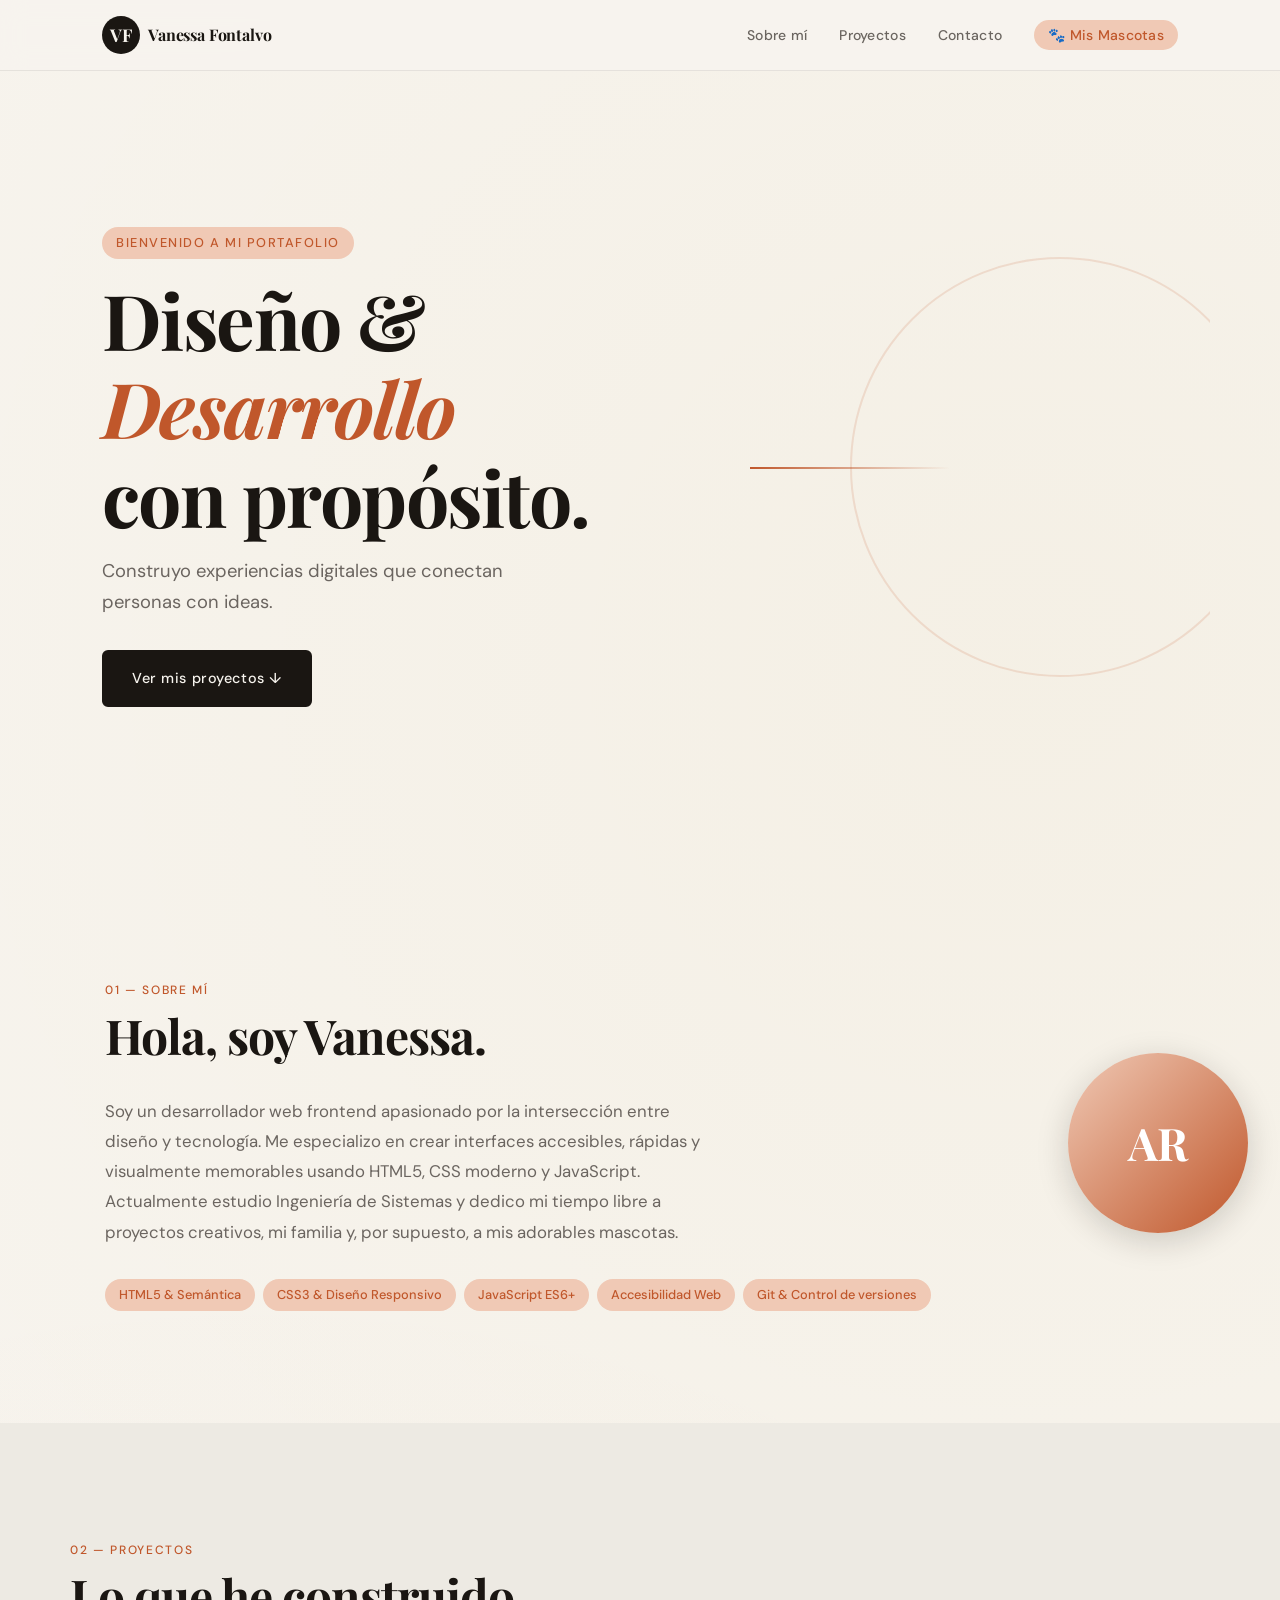
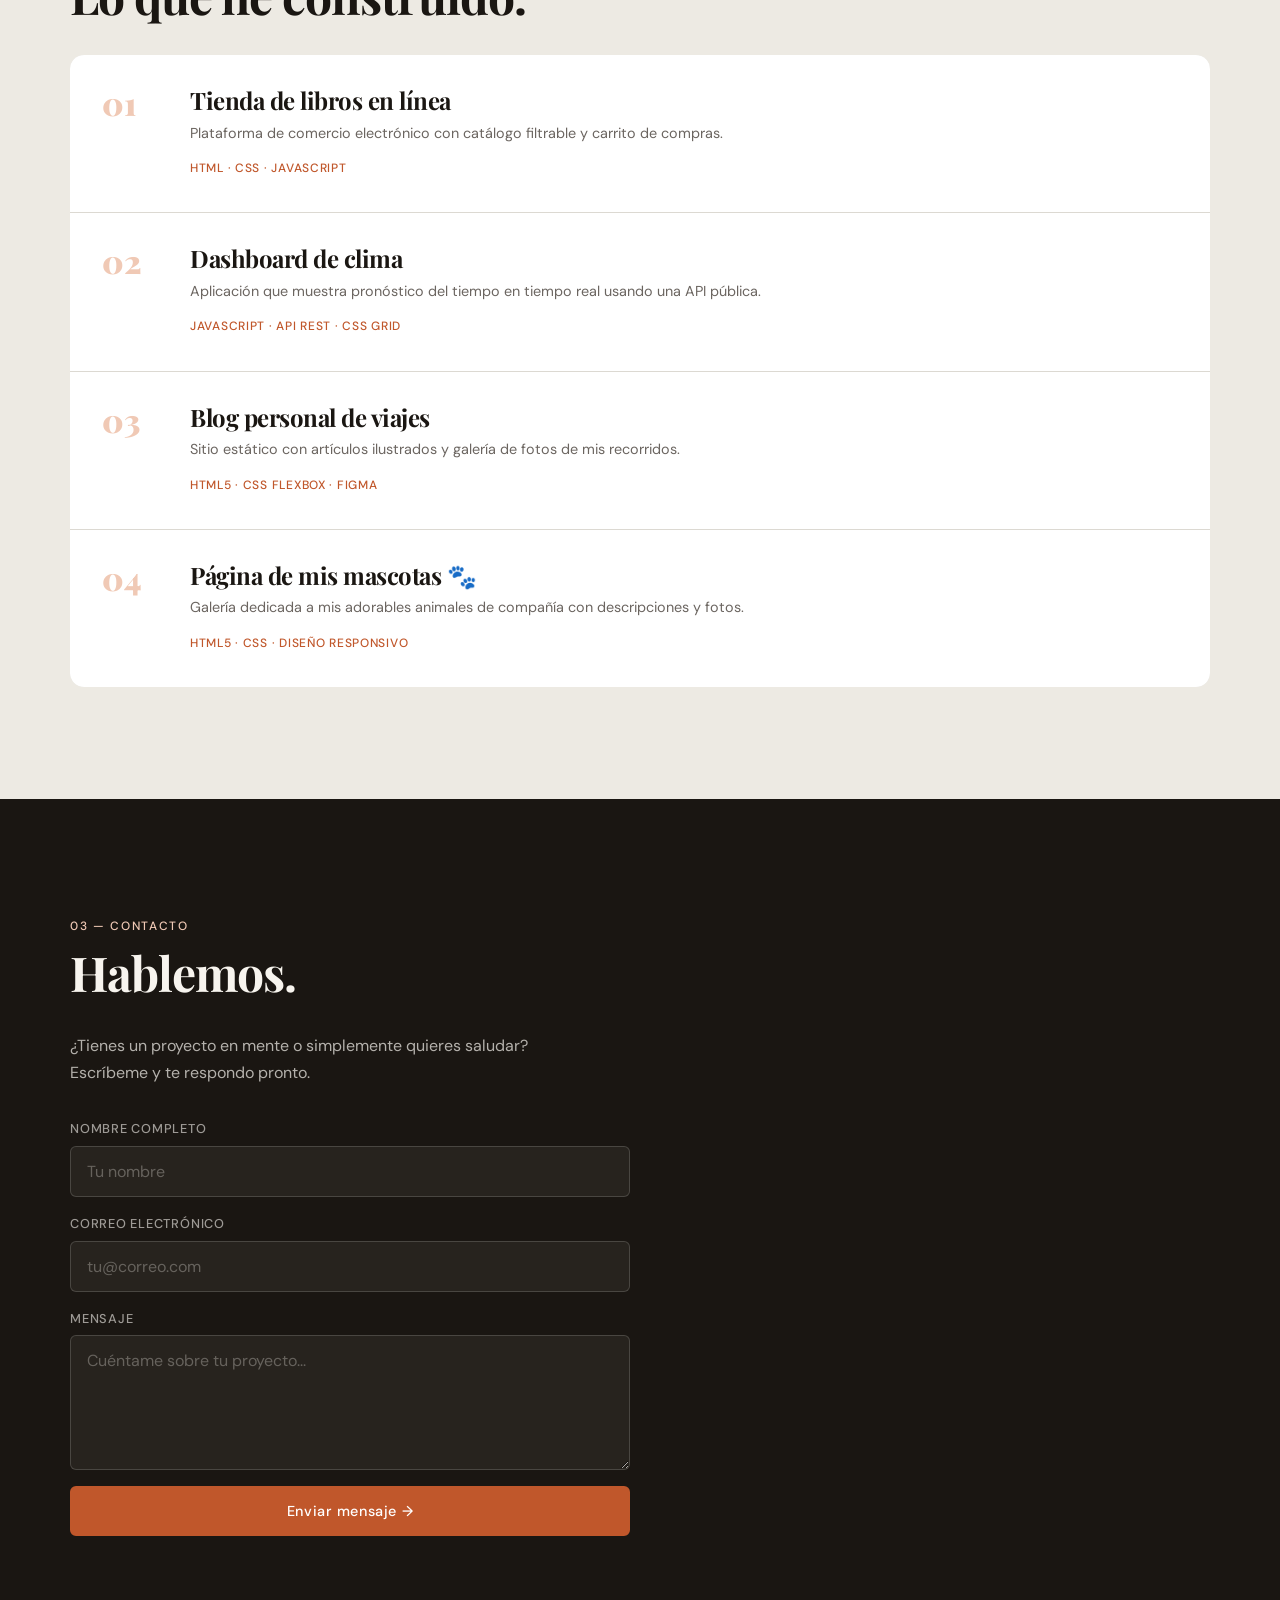
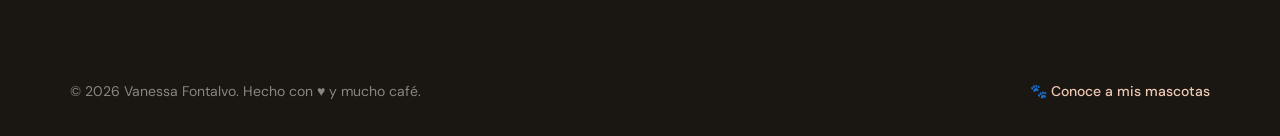
==== index.html @ 9bc48459 "first commit" ====
<!DOCTYPE html>
<html lang="es">

<head>
  <meta charset="UTF-8" />
  <meta name="viewport" content="width=device-width, initial-scale=1.0" />
  <meta name="description" content="Portafolio personal de Vanessa Fontalvo — Desarrollador Web Frontend" />
  <meta name="author" content="Vanessa Fontalvo" />
  <title>Vanessa Fontalvo — Portafolio</title>
  <!-- Vinculación de estilos externos -->
  <link rel="stylesheet" href="styles.css" />
  <!-- Fuentes de Google Fonts -->
  <link
    href="https://fonts.googleapis.com/css2?family=Playfair+Display:wght@400;700;900&family=DM+Sans:wght@300;400;500&display=swap"
    rel="stylesheet" />
</head>

<body>

  <!-- ===================== ENCABEZADO Y NAVEGACIÓN ===================== -->
  <header class="site-header">
    <div class="header-inner">
      <!-- Logo / Nombre -->
      <div class="logo">
        <span class="logo-initial">VF</span>
        <span class="logo-name">Vanessa Fontalvo</span>
      </div>

      <!-- Menú de navegación principal -->
      <nav class="main-nav" aria-label="Navegación principal">
        <ul>
          <li><a href="#sobre-mi">Sobre mí</a></li>
          <li><a href="#proyectos">Proyectos</a></li>
          <li><a href="#contacto">Contacto</a></li>
          <!-- Enlace a la página secundaria de mascotas -->
          <li><a href="mascotas.html" class="nav-highlight">🐾 Mis Mascotas</a></li>
        </ul>
      </nav>
    </div>
  </header>

  <!-- ===================== HERO / PRESENTACIÓN ===================== -->
  <section class="hero">
    <div class="hero-content">
      <p class="hero-label">Bienvenido a mi portafolio</p>
      <h1 class="hero-title">
        Diseño &amp;<br />
        <em>Desarrollo</em><br />
        con propósito.
      </h1>
      <p class="hero-sub">Construyo experiencias digitales que conectan personas con ideas.</p>
      <a href="#proyectos" class="btn-primary">Ver mis proyectos ↓</a>
    </div>
    <!-- Elemento decorativo geométrico -->
    <div class="hero-deco" aria-hidden="true">
      <div class="deco-circle"></div>
      <div class="deco-line"></div>
    </div>
  </section>

  <main>

    <!-- ===================== SECCIÓN: SOBRE MÍ ===================== -->
    <section id="sobre-mi" class="section section-about">
      <div class="section-inner">
        <!-- Etiqueta de sección -->
        <span class="section-tag">01 — Sobre mí</span>
        <h2 class="section-title">Hola, soy Vanessa.</h2>
        <!-- Descripción personal -->
        <p class="about-text">
          Soy un desarrollador web frontend apasionado por la intersección entre diseño y tecnología.
          Me especializo en crear interfaces accesibles, rápidas y visualmente memorables usando
          HTML5, CSS moderno y JavaScript. Actualmente estudio Ingeniería de Sistemas y dedico
          mi tiempo libre a proyectos creativos, mi familia y, por supuesto, a mis adorables mascotas.
        </p>
        <!-- Habilidades destacadas -->
        <ul class="skills-list" aria-label="Habilidades técnicas">
          <li>HTML5 &amp; Semántica</li>
          <li>CSS3 &amp; Diseño Responsivo</li>
          <li>JavaScript ES6+</li>
          <li>Accesibilidad Web</li>
          <li>Git &amp; Control de versiones</li>
        </ul>
      </div>
      <!-- Imagen decorativa de perfil (placeholder) -->
      <div class="about-image-wrap" aria-hidden="true">
        <div class="about-image-placeholder">
          <span>AR</span>
        </div>
      </div>
    </section>

    <!-- ===================== SECCIÓN: PROYECTOS ===================== -->
    <section id="proyectos" class="section section-projects">
      <div class="section-inner">
        <span class="section-tag">02 — Proyectos</span>
        <h2 class="section-title">Lo que he construido.</h2>

        <!-- Lista de proyectos con enlaces simulados -->
        <ul class="projects-list">

          <li class="project-card">
            <div class="project-number">01</div>
            <div class="project-info">
              <h3><a href="#proyectos" class="project-link">Tienda de libros en línea</a></h3>
              <p>Plataforma de comercio electrónico con catálogo filtrable y carrito de compras.</p>
              <span class="project-tech">HTML · CSS · JavaScript</span>
            </div>
          </li>

          <li class="project-card">
            <div class="project-number">02</div>
            <div class="project-info">
              <h3><a href="#proyectos" class="project-link">Dashboard de clima</a></h3>
              <p>Aplicación que muestra pronóstico del tiempo en tiempo real usando una API pública.</p>
              <span class="project-tech">JavaScript · API REST · CSS Grid</span>
            </div>
          </li>

          <li class="project-card">
            <div class="project-number">03</div>
            <div class="project-info">
              <h3><a href="#proyectos" class="project-link">Blog personal de viajes</a></h3>
              <p>Sitio estático con artículos ilustrados y galería de fotos de mis recorridos.</p>
              <span class="project-tech">HTML5 · CSS Flexbox · Figma</span>
            </div>
          </li>

          <li class="project-card">
            <div class="project-number">04</div>
            <div class="project-info">
              <h3><a href="mascotas.html" class="project-link">Página de mis mascotas 🐾</a></h3>
              <p>Galería dedicada a mis adorables animales de compañía con descripciones y fotos.</p>
              <span class="project-tech">HTML5 · CSS · Diseño Responsivo</span>
            </div>
          </li>

        </ul>
      </div>
    </section>

    <!-- ===================== SECCIÓN: CONTACTO ===================== -->
    <section id="contacto" class="section section-contact">
      <div class="section-inner">
        <span class="section-tag">03 — Contacto</span>
        <h2 class="section-title">Hablemos.</h2>
        <p class="contact-intro">
          ¿Tienes un proyecto en mente o simplemente quieres saludar? Escríbeme y te respondo pronto.
        </p>

        <!-- Formulario básico de contacto -->
        <form class="contact-form" action="#" method="post">

          <!-- Campo: Nombre -->
          <div class="form-group">
            <label for="nombre">Nombre completo</label>
            <input type="text" id="nombre" name="nombre" placeholder="Tu nombre" required aria-required="true" />
          </div>

          <!-- Campo: Correo electrónico -->
          <div class="form-group">
            <label for="email">Correo electrónico</label>
            <input type="email" id="email" name="email" placeholder="tu@correo.com" required aria-required="true" />
          </div>

          <!-- Campo: Mensaje -->
          <div class="form-group">
            <label for="mensaje">Mensaje</label>
            <textarea id="mensaje" name="mensaje" rows="5" placeholder="Cuéntame sobre tu proyecto..." required
              aria-required="true"></textarea>
          </div>

          <!-- Botón de envío -->
          <button type="submit" class="btn-primary btn-submit">Enviar mensaje →</button>

        </form>
      </div>
    </section>

  </main>

  <!-- ===================== PIE DE PÁGINA ===================== -->
  <footer class="site-footer">
    <div class="footer-inner">
      <p class="footer-copy">© 2026 Vanessa Fontalvo. Hecho con ♥ y mucho café.</p>
      <!-- Enlace a mascotas también en el footer -->
      <a href="mascotas.html" class="footer-link">🐾 Conoce a mis mascotas</a>
    </div>
  </footer>

</body>

</html>
---- styles.css ----
/* ============================================================
   styles.css — Portafolio Personal de Alejandro Reyes
   Estética: Editorial moderna con toques orgánicos
   ============================================================ */

/* ---- Variables globales de diseño ---- */
:root {
  /* Paleta de colores */
  --color-bg:          #F7F4EE;   /* Crema cálido — fondo principal */
  --color-bg-alt:      #EDEAE3;   /* Crema más oscuro — secciones alternas */
  --color-surface:     #FFFFFF;   /* Blanco puro — tarjetas */
  --color-ink:         #1A1612;   /* Casi negro — texto principal */
  --color-ink-light:   #6B6560;   /* Gris marrón — texto secundario */
  --color-accent:      #C0572B;   /* Terracota — acento principal */
  --color-accent-soft: #F0C9B5;   /* Terracota pastel — fondos de acento */
  --color-gold:        #B8860B;   /* Dorado oscuro — detalles especiales */
  --color-pets:        #3D6B4F;   /* Verde bosque — tema mascotas */
  --color-pets-light:  #C5DBC9;   /* Verde claro — fondos mascotas */

  /* Tipografía */
  --font-display:  'Playfair Display', Georgia, serif;
  --font-body:     'DM Sans', 'Helvetica Neue', sans-serif;

  /* Espaciado base */
  --space-xs:  0.5rem;
  --space-sm:  1rem;
  --space-md:  2rem;
  --space-lg:  4rem;
  --space-xl:  7rem;

  /* Bordes y sombras */
  --radius-sm: 6px;
  --radius-md: 14px;
  --radius-lg: 24px;
  --shadow-card: 0 4px 24px rgba(26, 22, 18, 0.10);
  --shadow-img:  0 8px 32px rgba(26, 22, 18, 0.18);

  /* Transiciones */
  --transition: 0.28s cubic-bezier(0.4, 0, 0.2, 1);
}

/* ============================================================
   RESET Y BASE
   ============================================================ */
*, *::before, *::after {
  box-sizing: border-box;
  margin: 0;
  padding: 0;
}

html {
  scroll-behavior: smooth;
  font-size: 16px;
}

body {
  font-family: var(--font-body);
  background-color: var(--color-bg);
  color: var(--color-ink);
  line-height: 1.7;
  font-weight: 400;
  /* Textura sutil de fondo */
  background-image:
    radial-gradient(circle at 20% 80%, rgba(192, 87, 43, 0.04) 0%, transparent 50%),
    radial-gradient(circle at 80% 20%, rgba(184, 134, 11, 0.04) 0%, transparent 50%);
}

img {
  max-width: 100%;
  height: auto;
  display: block;
}

ul {
  list-style: none;
}

a {
  color: inherit;
  text-decoration: none;
}

/* ============================================================
   TIPOGRAFÍA
   ============================================================ */
h1, h2, h3 {
  font-family: var(--font-display);
  line-height: 1.15;
  letter-spacing: -0.02em;
}

h1 { font-size: clamp(2.8rem, 6vw, 5rem); }
h2 { font-size: clamp(2rem, 4vw, 3rem); }
h3 { font-size: clamp(1.2rem, 2vw, 1.5rem); }

em {
  font-style: italic;
  color: var(--color-accent);
}

/* ============================================================
   HEADER / NAVEGACIÓN
   ============================================================ */
.site-header {
  position: sticky;
  top: 0;
  z-index: 100;
  background: rgba(247, 244, 238, 0.92);
  backdrop-filter: blur(12px);
  -webkit-backdrop-filter: blur(12px);
  border-bottom: 1px solid rgba(26, 22, 18, 0.08);
  padding: var(--space-sm) 0;
}

.header-inner {
  max-width: 1140px;
  margin: 0 auto;
  padding: 0 var(--space-md);
  display: flex;
  align-items: center;
  justify-content: space-between;
  gap: var(--space-md);
}

/* Logo */
.logo,
.logo-link {
  display: flex;
  align-items: center;
  gap: var(--space-xs);
  text-decoration: none;
  color: var(--color-ink);
}

.logo-initial {
  display: flex;
  align-items: center;
  justify-content: center;
  width: 38px;
  height: 38px;
  background: var(--color-ink);
  color: var(--color-bg);
  font-family: var(--font-display);
  font-size: 1.1rem;
  font-weight: 700;
  border-radius: 50%;
  flex-shrink: 0;
}

.logo-name {
  font-family: var(--font-display);
  font-size: 1rem;
  font-weight: 700;
  letter-spacing: -0.01em;
}

/* Menú de navegación */
.main-nav ul {
  display: flex;
  gap: var(--space-md);
  align-items: center;
}

.main-nav a {
  font-size: 0.875rem;
  font-weight: 500;
  color: var(--color-ink-light);
  letter-spacing: 0.02em;
  padding: 4px 0;
  position: relative;
  transition: color var(--transition);
}

/* Línea subrayado animada en hover */
.main-nav a::after {
  content: '';
  position: absolute;
  bottom: -2px;
  left: 0;
  width: 0;
  height: 2px;
  background: var(--color-accent);
  transition: width var(--transition);
}

/* Hover: cambia color y despliega la línea */
.main-nav a:hover {
  color: var(--color-accent);
}

.main-nav a:hover::after {
  width: 100%;
}

/* Enlace especial de mascotas en el menú */
.nav-highlight {
  background: var(--color-accent-soft);
  color: var(--color-accent) !important;
  padding: 6px 14px !important;
  border-radius: 20px;
  font-weight: 500;
}

.nav-highlight:hover {
  background: var(--color-accent);
  color: var(--color-surface) !important;
}

.nav-highlight::after {
  display: none; /* Sin línea en el botón redondeado */
}

/* Enlace "volver" en página de mascotas */
.nav-back {
  color: var(--color-pets) !important;
  font-weight: 500;
}

.nav-back:hover {
  color: var(--color-pets) !important;
}

.nav-back::after {
  background: var(--color-pets) !important;
}

/* ============================================================
   SECCIÓN HERO — PORTAFOLIO
   ============================================================ */
.hero {
  min-height: 88vh;
  display: flex;
  align-items: center;
  padding: var(--space-xl) var(--space-md);
  max-width: 1140px;
  margin: 0 auto;
  position: relative;
  overflow: hidden;
}

.hero-content {
  max-width: 680px;
  position: relative;
  z-index: 2;
  /* Animación de entrada suave */
  animation: fadeUp 0.8s ease both;
}

.hero-label {
  display: inline-block;
  font-size: 0.8rem;
  font-weight: 500;
  letter-spacing: 0.12em;
  text-transform: uppercase;
  color: var(--color-accent);
  background: var(--color-accent-soft);
  padding: 5px 14px;
  border-radius: 20px;
  margin-bottom: var(--space-sm);
}

.hero-title {
  margin-bottom: var(--space-sm);
  color: var(--color-ink);
}

.hero-sub {
  font-size: 1.15rem;
  color: var(--color-ink-light);
  margin-bottom: var(--space-md);
  max-width: 480px;
}

/* Decoración geométrica del hero */
.hero-deco {
  position: absolute;
  right: -60px;
  top: 50%;
  transform: translateY(-50%);
  z-index: 1;
  pointer-events: none;
}

.deco-circle {
  width: 420px;
  height: 420px;
  border-radius: 50%;
  border: 2px solid rgba(192, 87, 43, 0.15);
}

.deco-line {
  width: 200px;
  height: 2px;
  background: linear-gradient(90deg, var(--color-accent), transparent);
  position: absolute;
  top: 50%;
  left: -100px;
}

/* ============================================================
   HERO — PÁGINA DE MASCOTAS
   ============================================================ */
.pets-hero {
  background: linear-gradient(135deg, var(--color-pets) 0%, #2a4d38 100%);
  color: white;
  padding: var(--space-xl) var(--space-md);
  text-align: center;
  position: relative;
  overflow: hidden;
}

.pets-hero::before {
  /* Patrón de puntos decorativo */
  content: '';
  position: absolute;
  inset: 0;
  background-image: radial-gradient(circle, rgba(255,255,255,0.08) 1px, transparent 1px);
  background-size: 32px 32px;
  pointer-events: none;
}

.pets-hero-content {
  position: relative;
  z-index: 2;
  max-width: 600px;
  margin: 0 auto;
  animation: fadeUp 0.8s ease both;
}

.pets-hero .hero-label {
  background: rgba(255, 255, 255, 0.15);
  color: rgba(255, 255, 255, 0.9);
}

.pets-hero-title {
  color: white;
}

.pets-hero-title em {
  color: var(--color-pets-light);
}

.pets-hero .hero-sub {
  color: rgba(255, 255, 255, 0.8);
}

/* Huellas decorativas flotantes */
.paw-deco {
  position: absolute;
  bottom: var(--space-sm);
  right: var(--space-md);
  font-size: 1.8rem;
  opacity: 0.2;
  display: flex;
  gap: var(--space-xs);
  transform: rotate(-15deg);
  pointer-events: none;
}

/* ============================================================
   BOTONES
   ============================================================ */
.btn-primary {
  display: inline-block;
  background: var(--color-ink);
  color: var(--color-bg);
  font-family: var(--font-body);
  font-size: 0.9rem;
  font-weight: 500;
  letter-spacing: 0.04em;
  padding: 14px 28px;
  border-radius: var(--radius-sm);
  border: 2px solid var(--color-ink);
  cursor: pointer;
  transition: background var(--transition), color var(--transition), transform var(--transition);
}

/* Hover del botón: invierte colores */
.btn-primary:hover {
  background: transparent;
  color: var(--color-ink);
  transform: translateY(-2px);
}

.btn-submit {
  background: var(--color-accent);
  border-color: var(--color-accent);
  color: white;
}

.btn-submit:hover {
  background: transparent;
  color: var(--color-accent);
}

.btn-back {
  background: var(--color-pets);
  border-color: var(--color-pets);
  color: white;
}

.btn-back:hover {
  background: transparent;
  color: white;
  border-color: rgba(255,255,255,0.6);
}

/* ============================================================
   SECCIONES GENÉRICAS
   ============================================================ */
.section {
  padding: var(--space-xl) var(--space-md);
}

/* Alternar el color de fondo entre secciones */
.section:nth-child(even) {
  background-color: var(--color-bg-alt);
}

.section-inner {
  max-width: 1140px;
  margin: 0 auto;
}

/* Etiqueta pequeña encima del título */
.section-tag {
  display: inline-block;
  font-size: 0.75rem;
  font-weight: 500;
  letter-spacing: 0.14em;
  text-transform: uppercase;
  color: var(--color-accent);
  margin-bottom: var(--space-xs);
}

.section-title {
  margin-bottom: var(--space-md);
  color: var(--color-ink);
}

/* ============================================================
   SECCIÓN: SOBRE MÍ
   ============================================================ */
.section-about {
  display: grid;
  grid-template-columns: 1fr auto;
  gap: var(--space-lg);
  align-items: center;
  padding: var(--space-xl) var(--space-md);
}

.section-about .section-inner {
  /* El inner ocupa la columna izquierda */
}

.about-text {
  font-size: 1.05rem;
  color: var(--color-ink-light);
  margin-bottom: var(--space-md);
  max-width: 600px;
  line-height: 1.8;
}

/* Lista de habilidades como chips */
.skills-list {
  display: flex;
  flex-wrap: wrap;
  gap: var(--space-xs);
}

.skills-list li {
  background: var(--color-accent-soft);
  color: var(--color-accent);
  font-size: 0.8rem;
  font-weight: 500;
  padding: 5px 14px;
  border-radius: 20px;
  transition: background var(--transition), color var(--transition);
}

.skills-list li:hover {
  background: var(--color-accent);
  color: white;
}

/* Placeholder circular de imagen de perfil */
.about-image-placeholder {
  width: 180px;
  height: 180px;
  border-radius: 50%;
  background: linear-gradient(135deg, var(--color-accent-soft), var(--color-accent));
  display: flex;
  align-items: center;
  justify-content: center;
  font-family: var(--font-display);
  font-size: 2.8rem;
  font-weight: 700;
  color: white;
  flex-shrink: 0;
  /* Sombra en imagen de perfil */
  box-shadow: var(--shadow-img);
}

/* ============================================================
   SECCIÓN: PROYECTOS
   ============================================================ */
.projects-list {
  display: flex;
  flex-direction: column;
  gap: 1px; /* Separa con una línea fina */
  background: rgba(26, 22, 18, 0.08);
  border-radius: var(--radius-md);
  overflow: hidden;
}

.project-card {
  display: flex;
  align-items: flex-start;
  gap: var(--space-md);
  padding: var(--space-md);
  background: var(--color-surface);
  transition: background var(--transition), transform var(--transition);
}

/* Hover en tarjeta de proyecto */
.project-card:hover {
  background: var(--color-bg);
  transform: translateX(6px);
}

.project-number {
  font-family: var(--font-display);
  font-size: 2rem;
  font-weight: 900;
  color: var(--color-accent-soft);
  line-height: 1;
  flex-shrink: 0;
  width: 56px;
}

.project-info h3 {
  margin-bottom: 6px;
}

.project-link {
  position: relative;
  color: var(--color-ink);
  transition: color var(--transition);
}

/* Subrayado animado en enlaces de proyectos */
.project-link::after {
  content: '';
  position: absolute;
  bottom: -1px;
  left: 0;
  width: 0;
  height: 2px;
  background: var(--color-accent);
  transition: width var(--transition);
}

.project-link:hover {
  color: var(--color-accent);
}

.project-link:hover::after {
  width: 100%;
}

.project-info p {
  font-size: 0.9rem;
  color: var(--color-ink-light);
  margin-bottom: 8px;
}

.project-tech {
  font-size: 0.75rem;
  font-weight: 500;
  letter-spacing: 0.06em;
  color: var(--color-accent);
  text-transform: uppercase;
}

/* ============================================================
   SECCIÓN: CONTACTO
   ============================================================ */
.section-contact {
  background: var(--color-ink) !important;
  color: var(--color-bg);
}

.section-contact .section-tag {
  color: var(--color-accent-soft);
}

.section-contact .section-title {
  color: var(--color-bg);
}

.contact-intro {
  color: rgba(247, 244, 238, 0.7);
  margin-bottom: var(--space-md);
  max-width: 500px;
}

/* Formulario */
.contact-form {
  max-width: 560px;
  display: flex;
  flex-direction: column;
  gap: var(--space-sm);
}

.form-group {
  display: flex;
  flex-direction: column;
  gap: 6px;
}

.form-group label {
  font-size: 0.8rem;
  font-weight: 500;
  letter-spacing: 0.06em;
  text-transform: uppercase;
  color: rgba(247, 244, 238, 0.6);
}

/* Estilo de inputs y textarea */
.form-group input,
.form-group textarea {
  background: rgba(247, 244, 238, 0.06);
  border: 1px solid rgba(247, 244, 238, 0.16);
  border-radius: var(--radius-sm);
  padding: 14px 16px;
  color: var(--color-bg);
  font-family: var(--font-body);
  font-size: 1rem;
  transition: border-color var(--transition), background var(--transition);
  outline: none;
  resize: vertical;
}

.form-group input::placeholder,
.form-group textarea::placeholder {
  color: rgba(247, 244, 238, 0.3);
}

/* Hover y focus de los campos */
.form-group input:hover,
.form-group textarea:hover {
  border-color: rgba(247, 244, 238, 0.35);
}

.form-group input:focus,
.form-group textarea:focus {
  border-color: var(--color-accent);
  background: rgba(192, 87, 43, 0.08);
}

/* ============================================================
   SECCIÓN: GALERÍA DE MASCOTAS
   ============================================================ */
.pets-grid {
  display: grid;
  grid-template-columns: repeat(auto-fit, minmax(300px, 1fr));
  gap: var(--space-md);
  margin-top: var(--space-md);
}

/* Tarjeta de mascota */
.pet-card {
  background: var(--color-surface);
  border-radius: var(--radius-lg);
  overflow: hidden;
  box-shadow: var(--shadow-card);
  transition: transform var(--transition), box-shadow var(--transition);
}

/* Hover en tarjeta de mascota: levitar */
.pet-card:hover {
  transform: translateY(-8px);
  box-shadow: var(--shadow-img);
}

/* Contenedor de imagen */
.pet-image-wrap {
  position: relative;
  overflow: hidden;
  height: 240px;
}

/* Imagen con sombra y borde redondeado (heredado del card) */
.pet-image-wrap img {
  width: 100%;
  height: 100%;
  object-fit: cover;
  transition: transform 0.5s ease;
  /* Sombra interna sutil */
  box-shadow: inset 0 -40px 60px rgba(0, 0, 0, 0.3);
}

/* Zoom suave en la imagen al hacer hover en la tarjeta */
.pet-card:hover .pet-image-wrap img {
  transform: scale(1.06);
}

/* Badge de tipo de mascota */
.pet-badge {
  position: absolute;
  top: var(--space-sm);
  right: var(--space-sm);
  background: var(--color-pets);
  color: white;
  font-size: 0.72rem;
  font-weight: 700;
  letter-spacing: 0.1em;
  text-transform: uppercase;
  padding: 4px 10px;
  border-radius: 20px;
}

.pet-badge--dog   { background: #8B5A2B; }
.pet-badge--rabbit { background: #6B4C8F; }

/* Información de la mascota */
.pet-info {
  padding: var(--space-sm) var(--space-sm) var(--space-md);
}

.pet-name {
  font-size: 1.5rem;
  margin-bottom: 2px;
  color: var(--color-ink);
}

.pet-age {
  font-size: 0.8rem;
  color: var(--color-pets);
  font-weight: 500;
  letter-spacing: 0.06em;
  text-transform: uppercase;
  margin-bottom: var(--space-xs);
}

.pet-desc {
  font-size: 0.9rem;
  color: var(--color-ink-light);
  line-height: 1.7;
  margin-bottom: var(--space-sm);
}

/* Etiquetas de personalidad */
.pet-tags {
  display: flex;
  flex-wrap: wrap;
  gap: 6px;
}

.pet-tags li {
  background: var(--color-pets-light);
  color: var(--color-pets);
  font-size: 0.75rem;
  font-weight: 500;
  padding: 3px 10px;
  border-radius: 20px;
  transition: background var(--transition), color var(--transition);
}

.pet-tags li:hover {
  background: var(--color-pets);
  color: white;
}

/* ============================================================
   SECCIÓN: CURIOSIDADES
   ============================================================ */
.section-curiosidades {
  background: var(--color-pets) !important;
  color: white;
}

.section-curiosidades .section-tag {
  color: var(--color-pets-light);
}

.section-curiosidades .section-title {
  color: white;
}

.curiosidades-list {
  display: grid;
  grid-template-columns: repeat(auto-fit, minmax(240px, 1fr));
  gap: var(--space-sm);
  margin-top: var(--space-md);
}

.curiosidades-list li {
  display: flex;
  gap: var(--space-sm);
  align-items: flex-start;
  background: rgba(255, 255, 255, 0.08);
  border-radius: var(--radius-md);
  padding: var(--space-sm);
  transition: background var(--transition);
}

.curiosidades-list li:hover {
  background: rgba(255, 255, 255, 0.15);
}

.curio-icon {
  font-size: 1.8rem;
  line-height: 1;
  flex-shrink: 0;
}

.curiosidades-list p {
  font-size: 0.9rem;
  color: rgba(255, 255, 255, 0.85);
  line-height: 1.6;
}

/* ============================================================
   FOOTER
   ============================================================ */
.site-footer {
  background: var(--color-ink);
  color: var(--color-bg);
  padding: var(--space-md);
}

.footer-inner {
  max-width: 1140px;
  margin: 0 auto;
  display: flex;
  align-items: center;
  justify-content: space-between;
  gap: var(--space-md);
  flex-wrap: wrap;
}

.footer-copy {
  font-size: 0.875rem;
  color: rgba(247, 244, 238, 0.5);
}

.footer-link {
  font-size: 0.875rem;
  color: var(--color-accent-soft);
  font-weight: 500;
  transition: color var(--transition);
}

.footer-link:hover {
  color: var(--color-accent);
}

/* Footer de mascotas: usa el verde */
.pets-footer {
  background: #1e3829;
  text-align: center;
}

.pets-footer .footer-inner {
  justify-content: center;
  flex-direction: column;
  gap: var(--space-sm);
}

.pets-footer .footer-copy {
  color: rgba(197, 219, 201, 0.7);
}

/* ============================================================
   ANIMACIONES
   ============================================================ */
@keyframes fadeUp {
  from {
    opacity: 0;
    transform: translateY(24px);
  }
  to {
    opacity: 1;
    transform: translateY(0);
  }
}

/* ============================================================
   RESPONSIVE — Pantallas medianas y pequeñas
   ============================================================ */
@media (max-width: 768px) {
  :root {
    --space-lg: 2.5rem;
    --space-xl: 4rem;
  }

  .header-inner {
    flex-direction: column;
    align-items: flex-start;
    gap: var(--space-xs);
  }

  .main-nav ul {
    gap: var(--space-sm);
    flex-wrap: wrap;
  }

  .hero {
    min-height: auto;
    padding-top: var(--space-lg);
  }

  .hero-deco {
    display: none; /* Oculta decoración en móvil */
  }

  /* En móvil, la sección "sobre mí" se apila verticalmente */
  .section-about {
    grid-template-columns: 1fr;
    text-align: center;
  }

  .about-image-wrap {
    display: flex;
    justify-content: center;
    order: -1; /* La imagen va arriba */
  }

  .skills-list {
    justify-content: center;
  }

  .footer-inner {
    flex-direction: column;
    text-align: center;
  }
}

@media (max-width: 480px) {
  .pets-grid {
    grid-template-columns: 1fr;
  }
}
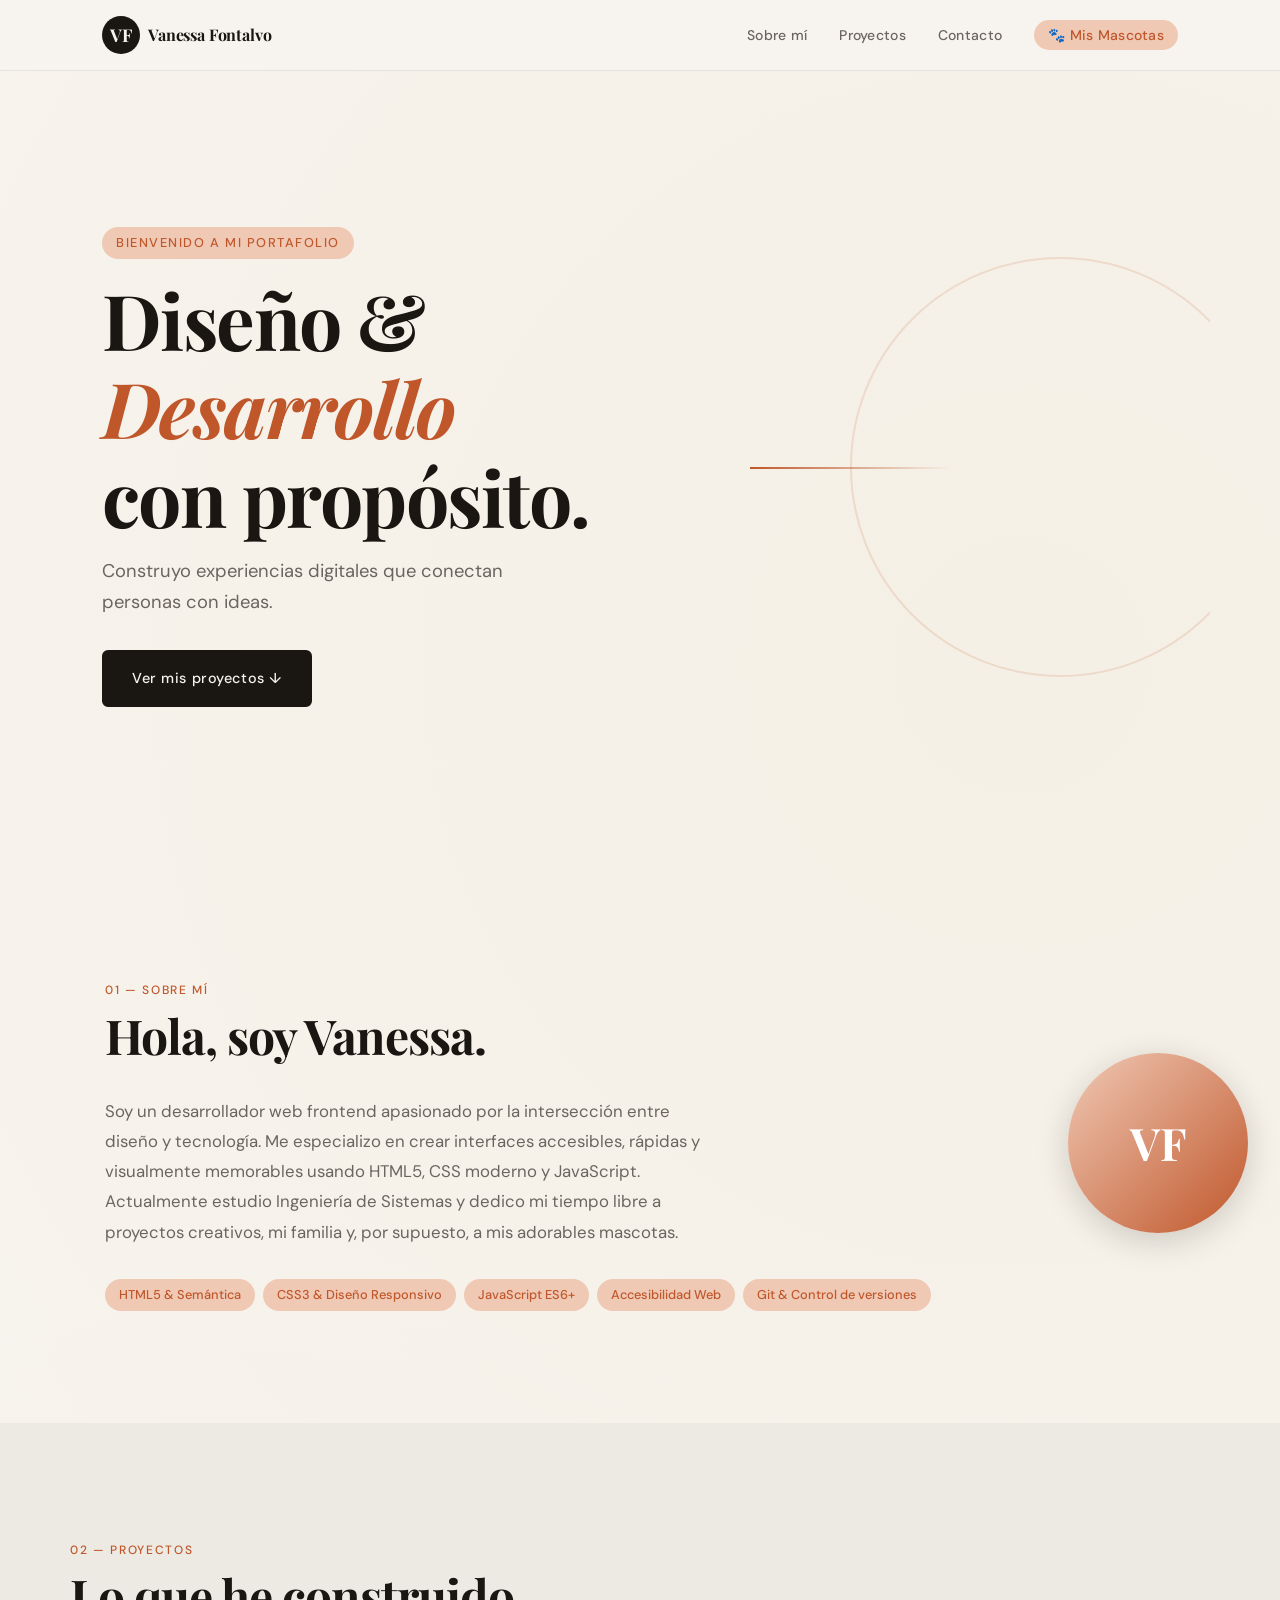
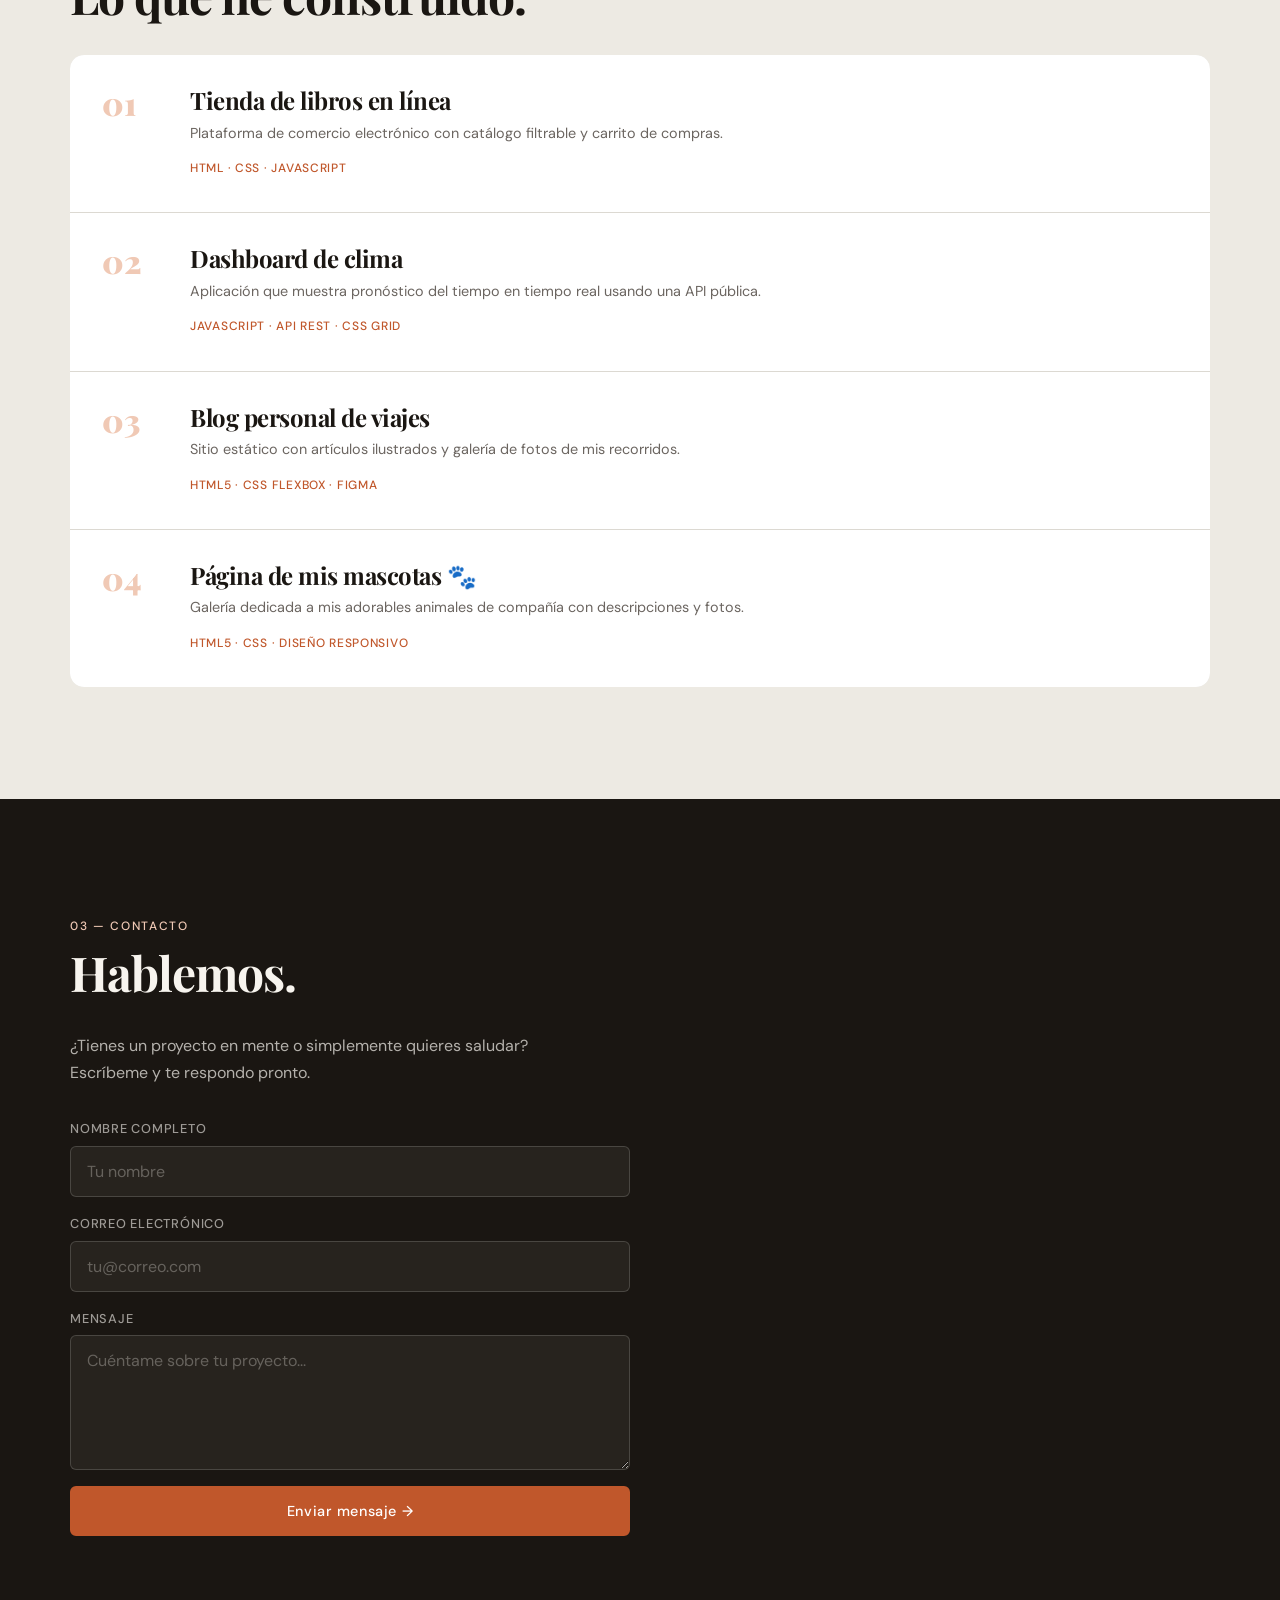
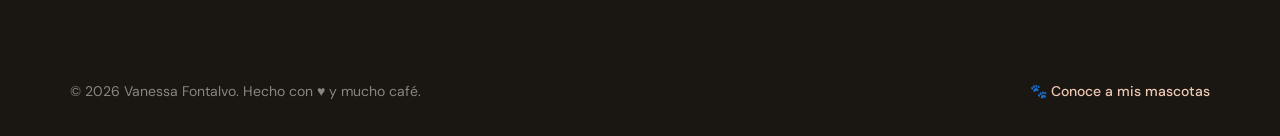
==== commit 5ba2e612: "deleted item" ====
--- a/index.html
+++ b/index.html
@@ -85,7 +85,7 @@
       <!-- Imagen decorativa de perfil (placeholder) -->
       <div class="about-image-wrap" aria-hidden="true">
         <div class="about-image-placeholder">
-          <span>AR</span>
+          <span>VF</span>
         </div>
       </div>
     </section>
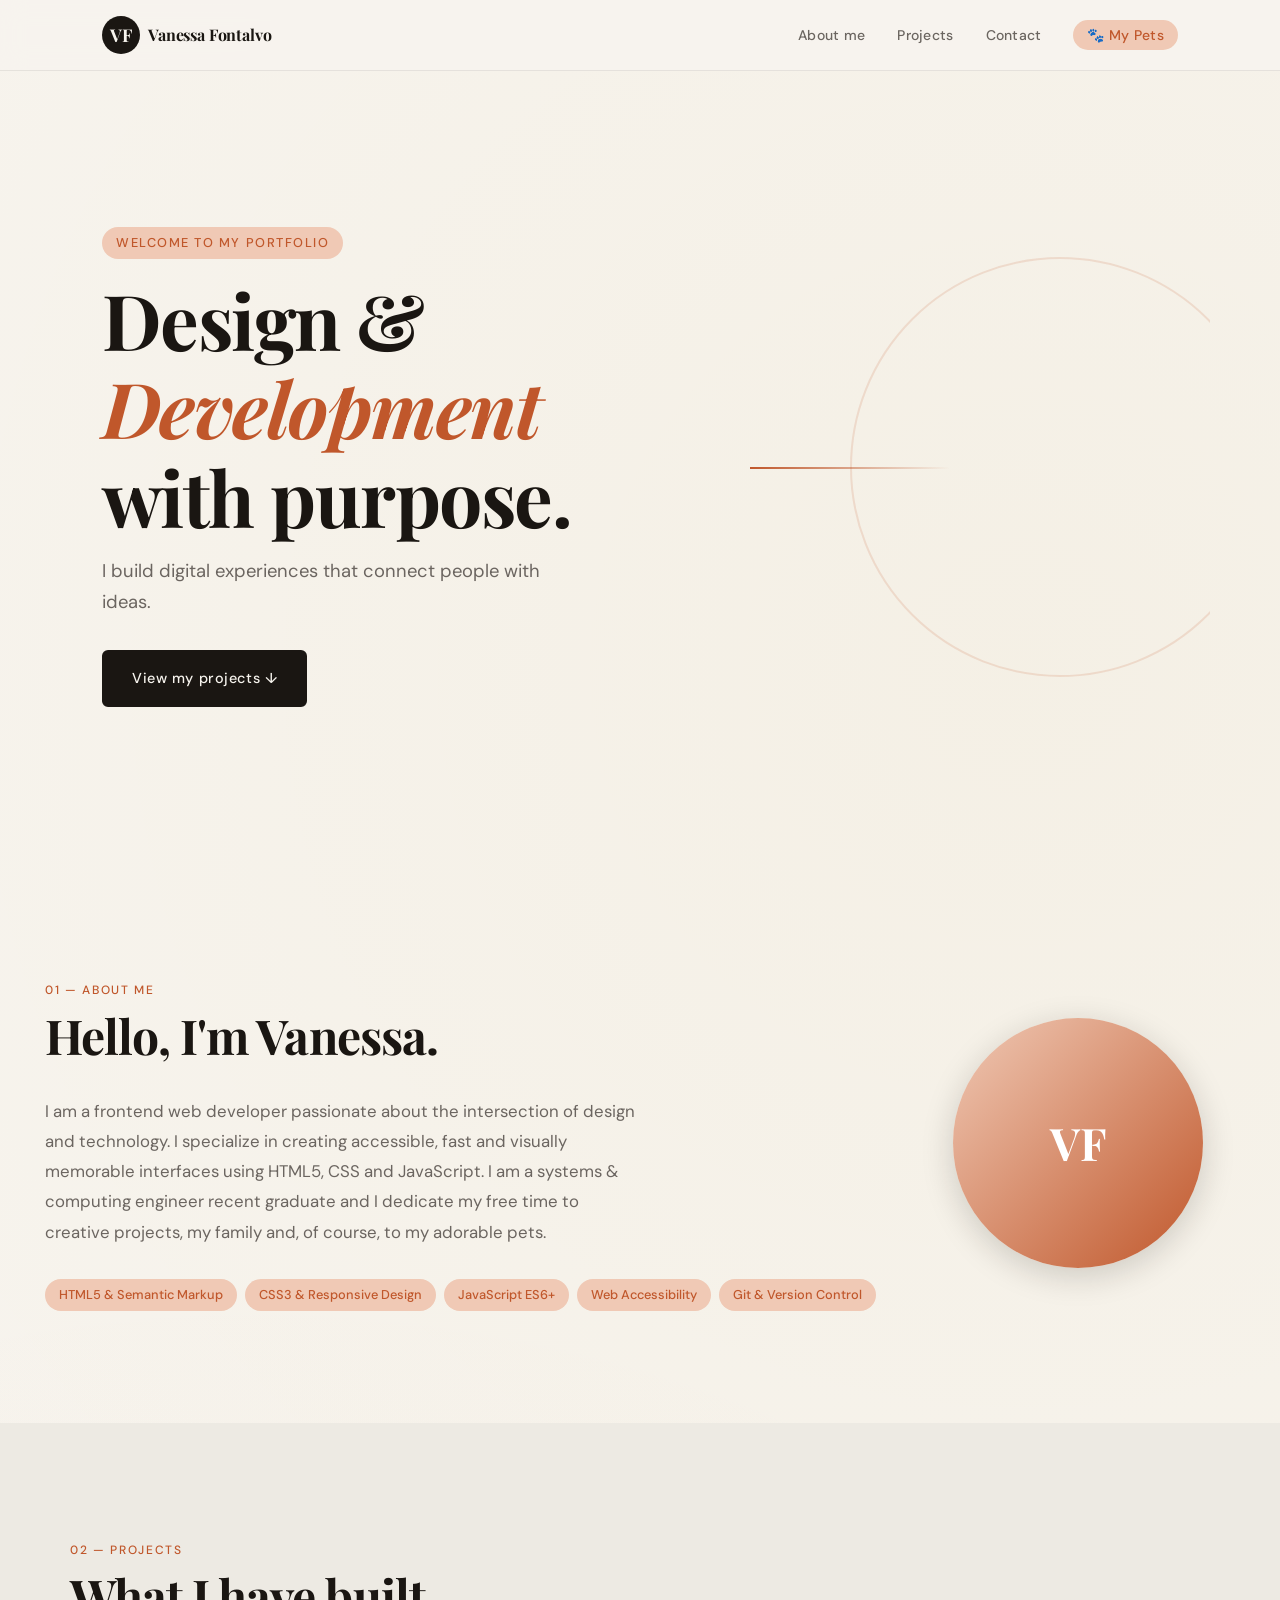
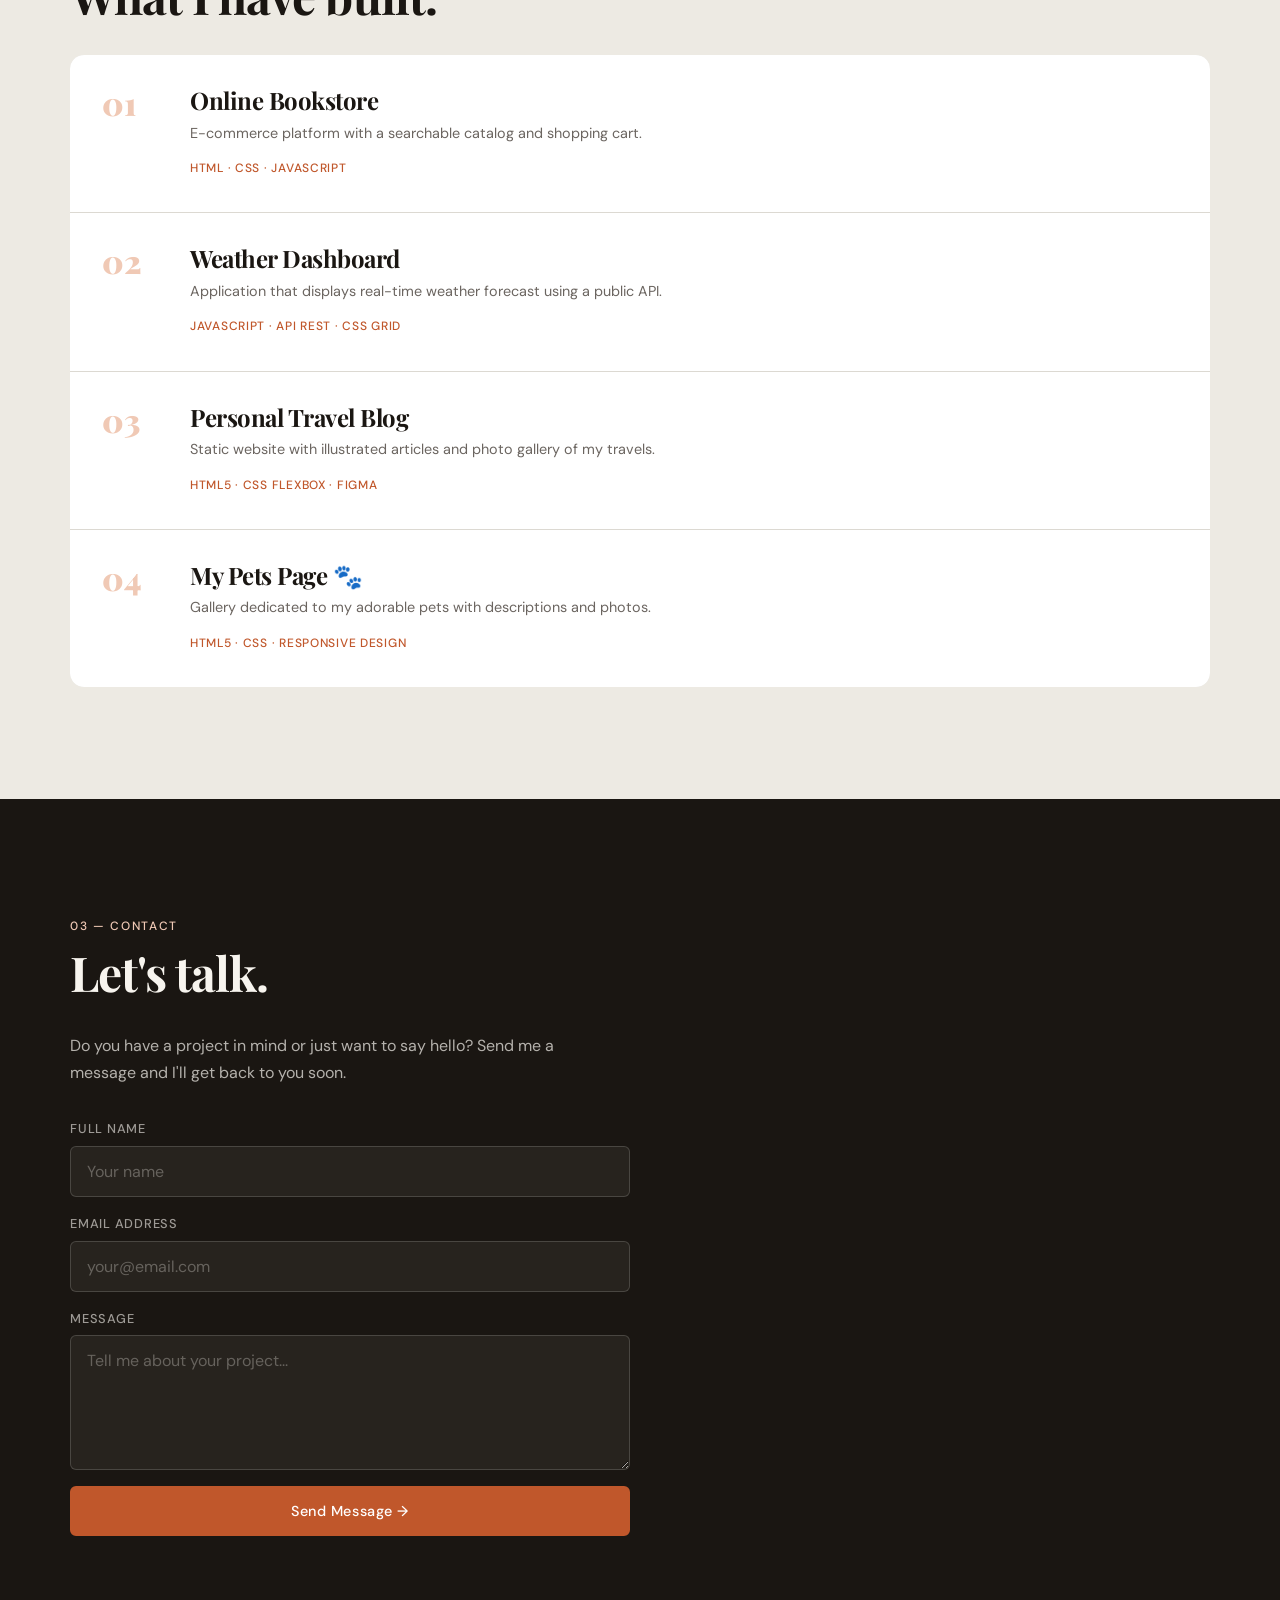
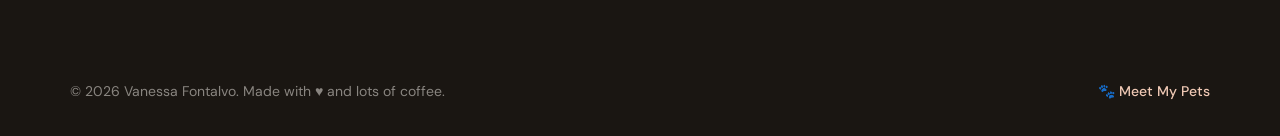
==== commit 2d177f7a: "second" ====
--- a/index.html
+++ b/index.html
@@ -4,9 +4,9 @@
 <head>
   <meta charset="UTF-8" />
   <meta name="viewport" content="width=device-width, initial-scale=1.0" />
-  <meta name="description" content="Portafolio personal de Vanessa Fontalvo — Desarrollador Web Frontend" />
+  <meta name="description" content="Personal portfolio of Vanessa Fontalvo — Frontend Web Developer" />
   <meta name="author" content="Vanessa Fontalvo" />
-  <title>Vanessa Fontalvo — Portafolio</title>
+  <title>Vanessa Fontalvo — Portfolio</title>
   <!-- Vinculación de estilos externos -->
   <link rel="stylesheet" href="styles.css" />
   <!-- Fuentes de Google Fonts -->
@@ -29,11 +29,11 @@
       <!-- Menú de navegación principal -->
       <nav class="main-nav" aria-label="Navegación principal">
         <ul>
-          <li><a href="#sobre-mi">Sobre mí</a></li>
-          <li><a href="#proyectos">Proyectos</a></li>
-          <li><a href="#contacto">Contacto</a></li>
+          <li><a href="#sobre-mi">About me</a></li>
+          <li><a href="#proyectos">Projects</a></li>
+          <li><a href="#contacto">Contact</a></li>
           <!-- Enlace a la página secundaria de mascotas -->
-          <li><a href="mascotas.html" class="nav-highlight">🐾 Mis Mascotas</a></li>
+          <li><a href="mascotas.html" class="nav-highlight">🐾 My Pets</a></li>
         </ul>
       </nav>
     </div>
@@ -42,14 +42,14 @@
   <!-- ===================== HERO / PRESENTACIÓN ===================== -->
   <section class="hero">
     <div class="hero-content">
-      <p class="hero-label">Bienvenido a mi portafolio</p>
+      <p class="hero-label">Welcome to my portfolio</p>
       <h1 class="hero-title">
-        Diseño &amp;<br />
-        <em>Desarrollo</em><br />
-        con propósito.
+        Design &amp;<br />
+        <em>Development</em><br />
+        with purpose.
       </h1>
-      <p class="hero-sub">Construyo experiencias digitales que conectan personas con ideas.</p>
-      <a href="#proyectos" class="btn-primary">Ver mis proyectos ↓</a>
+      <p class="hero-sub">I build digital experiences that connect people with ideas.</p>
+      <a href="#proyectos" class="btn-primary">View my projects ↓</a>
     </div>
     <!-- Elemento decorativo geométrico -->
     <div class="hero-deco" aria-hidden="true">
@@ -64,22 +64,22 @@
     <section id="sobre-mi" class="section section-about">
       <div class="section-inner">
         <!-- Etiqueta de sección -->
-        <span class="section-tag">01 — Sobre mí</span>
-        <h2 class="section-title">Hola, soy Vanessa.</h2>
+        <span class="section-tag">01 — About me</span>
+        <h2 class="section-title">Hello, I'm Vanessa.</h2>
         <!-- Descripción personal -->
         <p class="about-text">
-          Soy un desarrollador web frontend apasionado por la intersección entre diseño y tecnología.
-          Me especializo en crear interfaces accesibles, rápidas y visualmente memorables usando
-          HTML5, CSS moderno y JavaScript. Actualmente estudio Ingeniería de Sistemas y dedico
-          mi tiempo libre a proyectos creativos, mi familia y, por supuesto, a mis adorables mascotas.
+          I am a frontend web developer passionate about the intersection of design and technology.
+          I specialize in creating accessible, fast and visually memorable interfaces using
+          HTML5, CSS and JavaScript. I am a systems & computing engineer recent graduate and I dedicate
+          my free time to creative projects, my family and, of course, to my adorable pets.
         </p>
         <!-- Habilidades destacadas -->
         <ul class="skills-list" aria-label="Habilidades técnicas">
-          <li>HTML5 &amp; Semántica</li>
-          <li>CSS3 &amp; Diseño Responsivo</li>
+          <li>HTML5 &amp; Semantic Markup</li>
+          <li>CSS3 &amp; Responsive Design</li>
           <li>JavaScript ES6+</li>
-          <li>Accesibilidad Web</li>
-          <li>Git &amp; Control de versiones</li>
+          <li>Web Accessibility</li>
+          <li>Git &amp; Version Control</li>
         </ul>
       </div>
       <!-- Imagen decorativa de perfil (placeholder) -->
@@ -93,8 +93,8 @@
     <!-- ===================== SECCIÓN: PROYECTOS ===================== -->
     <section id="proyectos" class="section section-projects">
       <div class="section-inner">
-        <span class="section-tag">02 — Proyectos</span>
-        <h2 class="section-title">Lo que he construido.</h2>
+        <span class="section-tag">02 — Projects</span>
+        <h2 class="section-title">What I have built.</h2>
 
         <!-- Lista de proyectos con enlaces simulados -->
         <ul class="projects-list">
@@ -102,8 +102,8 @@
           <li class="project-card">
             <div class="project-number">01</div>
             <div class="project-info">
-              <h3><a href="#proyectos" class="project-link">Tienda de libros en línea</a></h3>
-              <p>Plataforma de comercio electrónico con catálogo filtrable y carrito de compras.</p>
+              <h3><a href="#proyectos" class="project-link">Online Bookstore</a></h3>
+              <p>E-commerce platform with a searchable catalog and shopping cart.</p>
               <span class="project-tech">HTML · CSS · JavaScript</span>
             </div>
           </li>
@@ -111,8 +111,8 @@
           <li class="project-card">
             <div class="project-number">02</div>
             <div class="project-info">
-              <h3><a href="#proyectos" class="project-link">Dashboard de clima</a></h3>
-              <p>Aplicación que muestra pronóstico del tiempo en tiempo real usando una API pública.</p>
+              <h3><a href="#proyectos" class="project-link">Weather Dashboard</a></h3>
+              <p>Application that displays real-time weather forecast using a public API.</p>
               <span class="project-tech">JavaScript · API REST · CSS Grid</span>
             </div>
           </li>
@@ -120,8 +120,8 @@
           <li class="project-card">
             <div class="project-number">03</div>
             <div class="project-info">
-              <h3><a href="#proyectos" class="project-link">Blog personal de viajes</a></h3>
-              <p>Sitio estático con artículos ilustrados y galería de fotos de mis recorridos.</p>
+              <h3><a href="#proyectos" class="project-link">Personal Travel Blog</a></h3>
+              <p>Static website with illustrated articles and photo gallery of my travels.</p>
               <span class="project-tech">HTML5 · CSS Flexbox · Figma</span>
             </div>
           </li>
@@ -129,9 +129,9 @@
           <li class="project-card">
             <div class="project-number">04</div>
             <div class="project-info">
-              <h3><a href="mascotas.html" class="project-link">Página de mis mascotas 🐾</a></h3>
-              <p>Galería dedicada a mis adorables animales de compañía con descripciones y fotos.</p>
-              <span class="project-tech">HTML5 · CSS · Diseño Responsivo</span>
+              <h3><a href="mascotas.html" class="project-link">My Pets Page 🐾</a></h3>
+              <p>Gallery dedicated to my adorable pets with descriptions and photos.</p>
+              <span class="project-tech">HTML5 · CSS · Responsive Design</span>
             </div>
           </li>
 
@@ -142,10 +142,10 @@
     <!-- ===================== SECCIÓN: CONTACTO ===================== -->
     <section id="contacto" class="section section-contact">
       <div class="section-inner">
-        <span class="section-tag">03 — Contacto</span>
-        <h2 class="section-title">Hablemos.</h2>
+        <span class="section-tag">03 — Contact</span>
+        <h2 class="section-title">Let's talk.</h2>
         <p class="contact-intro">
-          ¿Tienes un proyecto en mente o simplemente quieres saludar? Escríbeme y te respondo pronto.
+          Do you have a project in mind or just want to say hello? Send me a message and I'll get back to you soon.
         </p>
 
         <!-- Formulario básico de contacto -->
@@ -153,25 +153,25 @@
 
           <!-- Campo: Nombre -->
           <div class="form-group">
-            <label for="nombre">Nombre completo</label>
-            <input type="text" id="nombre" name="nombre" placeholder="Tu nombre" required aria-required="true" />
+            <label for="nombre">Full Name</label>
+            <input type="text" id="nombre" name="nombre" placeholder="Your name" required aria-required="true" />
           </div>
 
           <!-- Campo: Correo electrónico -->
           <div class="form-group">
-            <label for="email">Correo electrónico</label>
-            <input type="email" id="email" name="email" placeholder="tu@correo.com" required aria-required="true" />
+            <label for="email">Email Address</label>
+            <input type="email" id="email" name="email" placeholder="your@email.com" required aria-required="true" />
           </div>
 
           <!-- Campo: Mensaje -->
           <div class="form-group">
-            <label for="mensaje">Mensaje</label>
-            <textarea id="mensaje" name="mensaje" rows="5" placeholder="Cuéntame sobre tu proyecto..." required
+            <label for="mensaje">Message</label>
+            <textarea id="mensaje" name="mensaje" rows="5" placeholder="Tell me about your project..." required
               aria-required="true"></textarea>
           </div>
 
           <!-- Botón de envío -->
-          <button type="submit" class="btn-primary btn-submit">Enviar mensaje →</button>
+          <button type="submit" class="btn-primary btn-submit">Send Message → </button>
 
         </form>
       </div>
@@ -182,9 +182,9 @@
   <!-- ===================== PIE DE PÁGINA ===================== -->
   <footer class="site-footer">
     <div class="footer-inner">
-      <p class="footer-copy">© 2026 Vanessa Fontalvo. Hecho con ♥ y mucho café.</p>
+      <p class="footer-copy">© 2026 Vanessa Fontalvo. Made with ♥ and lots of coffee.</p>
       <!-- Enlace a mascotas también en el footer -->
-      <a href="mascotas.html" class="footer-link">🐾 Conoce a mis mascotas</a>
+      <a href="mascotas.html" class="footer-link">🐾 Meet My Pets</a>
     </div>
   </footer>
 
--- a/styles.css
+++ b/styles.css
@@ -1,39 +1,49 @@
 /* ============================================================
-   styles.css — Portafolio Personal de Alejandro Reyes
+   styles.css — Portafolio Personal 
    Estética: Editorial moderna con toques orgánicos
    ============================================================ */
 
 /* ---- Variables globales de diseño ---- */
 :root {
   /* Paleta de colores */
-  --color-bg:          #F7F4EE;   /* Crema cálido — fondo principal */
-  --color-bg-alt:      #EDEAE3;   /* Crema más oscuro — secciones alternas */
-  --color-surface:     #FFFFFF;   /* Blanco puro — tarjetas */
-  --color-ink:         #1A1612;   /* Casi negro — texto principal */
-  --color-ink-light:   #6B6560;   /* Gris marrón — texto secundario */
-  --color-accent:      #C0572B;   /* Terracota — acento principal */
-  --color-accent-soft: #F0C9B5;   /* Terracota pastel — fondos de acento */
-  --color-gold:        #B8860B;   /* Dorado oscuro — detalles especiales */
-  --color-pets:        #3D6B4F;   /* Verde bosque — tema mascotas */
-  --color-pets-light:  #C5DBC9;   /* Verde claro — fondos mascotas */
+  --color-bg: #F7F4EE;
+  /* Crema cálido — fondo principal */
+  --color-bg-alt: #EDEAE3;
+  /* Crema más oscuro — secciones alternas */
+  --color-surface: #FFFFFF;
+  /* Blanco puro — tarjetas */
+  --color-ink: #1A1612;
+  /* Casi negro — texto principal */
+  --color-ink-light: #6B6560;
+  /* Gris marrón — texto secundario */
+  --color-accent: #C0572B;
+  /* Terracota — acento principal */
+  --color-accent-soft: #F0C9B5;
+  /* Terracota pastel — fondos de acento */
+  --color-gold: #B8860B;
+  /* Dorado oscuro — detalles especiales */
+  --color-pets: #3D6B4F;
+  /* Verde bosque — tema mascotas */
+  --color-pets-light: #C5DBC9;
+  /* Verde claro — fondos mascotas */
 
   /* Tipografía */
-  --font-display:  'Playfair Display', Georgia, serif;
-  --font-body:     'DM Sans', 'Helvetica Neue', sans-serif;
+  --font-display: 'Playfair Display', Georgia, serif;
+  --font-body: 'DM Sans', 'Helvetica Neue', sans-serif;
 
   /* Espaciado base */
-  --space-xs:  0.5rem;
-  --space-sm:  1rem;
-  --space-md:  2rem;
-  --space-lg:  4rem;
-  --space-xl:  7rem;
+  --space-xs: 0.5rem;
+  --space-sm: 1rem;
+  --space-md: 2rem;
+  --space-lg: 4rem;
+  --space-xl: 7rem;
 
   /* Bordes y sombras */
   --radius-sm: 6px;
   --radius-md: 14px;
   --radius-lg: 24px;
   --shadow-card: 0 4px 24px rgba(26, 22, 18, 0.10);
-  --shadow-img:  0 8px 32px rgba(26, 22, 18, 0.18);
+  --shadow-img: 0 8px 32px rgba(26, 22, 18, 0.18);
 
   /* Transiciones */
   --transition: 0.28s cubic-bezier(0.4, 0, 0.2, 1);
@@ -42,7 +52,9 @@
 /* ============================================================
    RESET Y BASE
    ============================================================ */
-*, *::before, *::after {
+*,
+*::before,
+*::after {
   box-sizing: border-box;
   margin: 0;
   padding: 0;
@@ -83,15 +95,25 @@
 /* ============================================================
    TIPOGRAFÍA
    ============================================================ */
-h1, h2, h3 {
+h1,
+h2,
+h3 {
   font-family: var(--font-display);
   line-height: 1.15;
   letter-spacing: -0.02em;
 }
 
-h1 { font-size: clamp(2.8rem, 6vw, 5rem); }
-h2 { font-size: clamp(2rem, 4vw, 3rem); }
-h3 { font-size: clamp(1.2rem, 2vw, 1.5rem); }
+h1 {
+  font-size: clamp(2.8rem, 6vw, 5rem);
+}
+
+h2 {
+  font-size: clamp(2rem, 4vw, 3rem);
+}
+
+h3 {
+  font-size: clamp(1.2rem, 2vw, 1.5rem);
+}
 
 em {
   font-style: italic;
@@ -207,7 +229,8 @@
 }
 
 .nav-highlight::after {
-  display: none; /* Sin línea en el botón redondeado */
+  display: none;
+  /* Sin línea en el botón redondeado */
 }
 
 /* Enlace "volver" en página de mascotas */
@@ -219,6 +242,7 @@
 .nav-back:hover {
   color: var(--color-pets) !important;
 }
+
 
 .nav-back::after {
   background: var(--color-pets) !important;
@@ -307,6 +331,12 @@
   text-align: center;
   position: relative;
   overflow: hidden;
+  display: flex;
+  align-items: center;
+  flex-direction: column;
+  /* 👈 para mantener orden vertical */
+  align-items: center;
+  /* 👈 ahora sí centra */
 }
 
 .pets-hero::before {
@@ -314,7 +344,7 @@
   content: '';
   position: absolute;
   inset: 0;
-  background-image: radial-gradient(circle, rgba(255,255,255,0.08) 1px, transparent 1px);
+  background-image: radial-gradient(circle, rgba(255, 255, 255, 0.08) 1px, transparent 1px);
   background-size: 32px 32px;
   pointer-events: none;
 }
@@ -323,8 +353,9 @@
   position: relative;
   z-index: 2;
   max-width: 600px;
-  margin: 0 auto;
   animation: fadeUp 0.8s ease both;
+
+
 }
 
 .pets-hero .hero-label {
@@ -402,7 +433,7 @@
 .btn-back:hover {
   background: transparent;
   color: white;
-  border-color: rgba(255,255,255,0.6);
+  border-color: rgba(255, 255, 255, 0.6);
 }
 
 /* ============================================================
@@ -449,9 +480,11 @@
   padding: var(--space-xl) var(--space-md);
 }
 
-.section-about .section-inner {
-  /* El inner ocupa la columna izquierda */
-}
+/* .section-about .section-inner {
+   El inner ocupa la columna izquierda 
+} */
+
+
 
 .about-text {
   font-size: 1.05rem;
@@ -485,13 +518,14 @@
 
 /* Placeholder circular de imagen de perfil */
 .about-image-placeholder {
-  width: 180px;
-  height: 180px;
+  width: 250px;
+  height: 250px;
   border-radius: 50%;
   background: linear-gradient(135deg, var(--color-accent-soft), var(--color-accent));
   display: flex;
   align-items: center;
   justify-content: center;
+  margin-right: 45px;
   font-family: var(--font-display);
   font-size: 2.8rem;
   font-weight: 700;
@@ -507,7 +541,8 @@
 .projects-list {
   display: flex;
   flex-direction: column;
-  gap: 1px; /* Separa con una línea fina */
+  gap: 1px;
+  /* Separa con una línea fina */
   background: rgba(26, 22, 18, 0.08);
   border-radius: var(--radius-md);
   overflow: hidden;
@@ -720,8 +755,13 @@
   border-radius: 20px;
 }
 
-.pet-badge--dog   { background: #8B5A2B; }
-.pet-badge--rabbit { background: #6B4C8F; }
+.pet-badge--dog {
+  background: #8B5A2B;
+}
+
+.pet-badge--rabbit {
+  background: #6B4C8F;
+}
 
 /* Información de la mascota */
 .pet-info {
@@ -880,6 +920,7 @@
     opacity: 0;
     transform: translateY(24px);
   }
+
   to {
     opacity: 1;
     transform: translateY(0);
@@ -912,7 +953,8 @@
   }
 
   .hero-deco {
-    display: none; /* Oculta decoración en móvil */
+    display: none;
+    /* Oculta decoración en móvil */
   }
 
   /* En móvil, la sección "sobre mí" se apila verticalmente */
@@ -924,7 +966,8 @@
   .about-image-wrap {
     display: flex;
     justify-content: center;
-    order: -1; /* La imagen va arriba */
+    order: -1;
+    /* La imagen va arriba */
   }
 
   .skills-list {
@@ -941,4 +984,4 @@
   .pets-grid {
     grid-template-columns: 1fr;
   }
-}
+}
